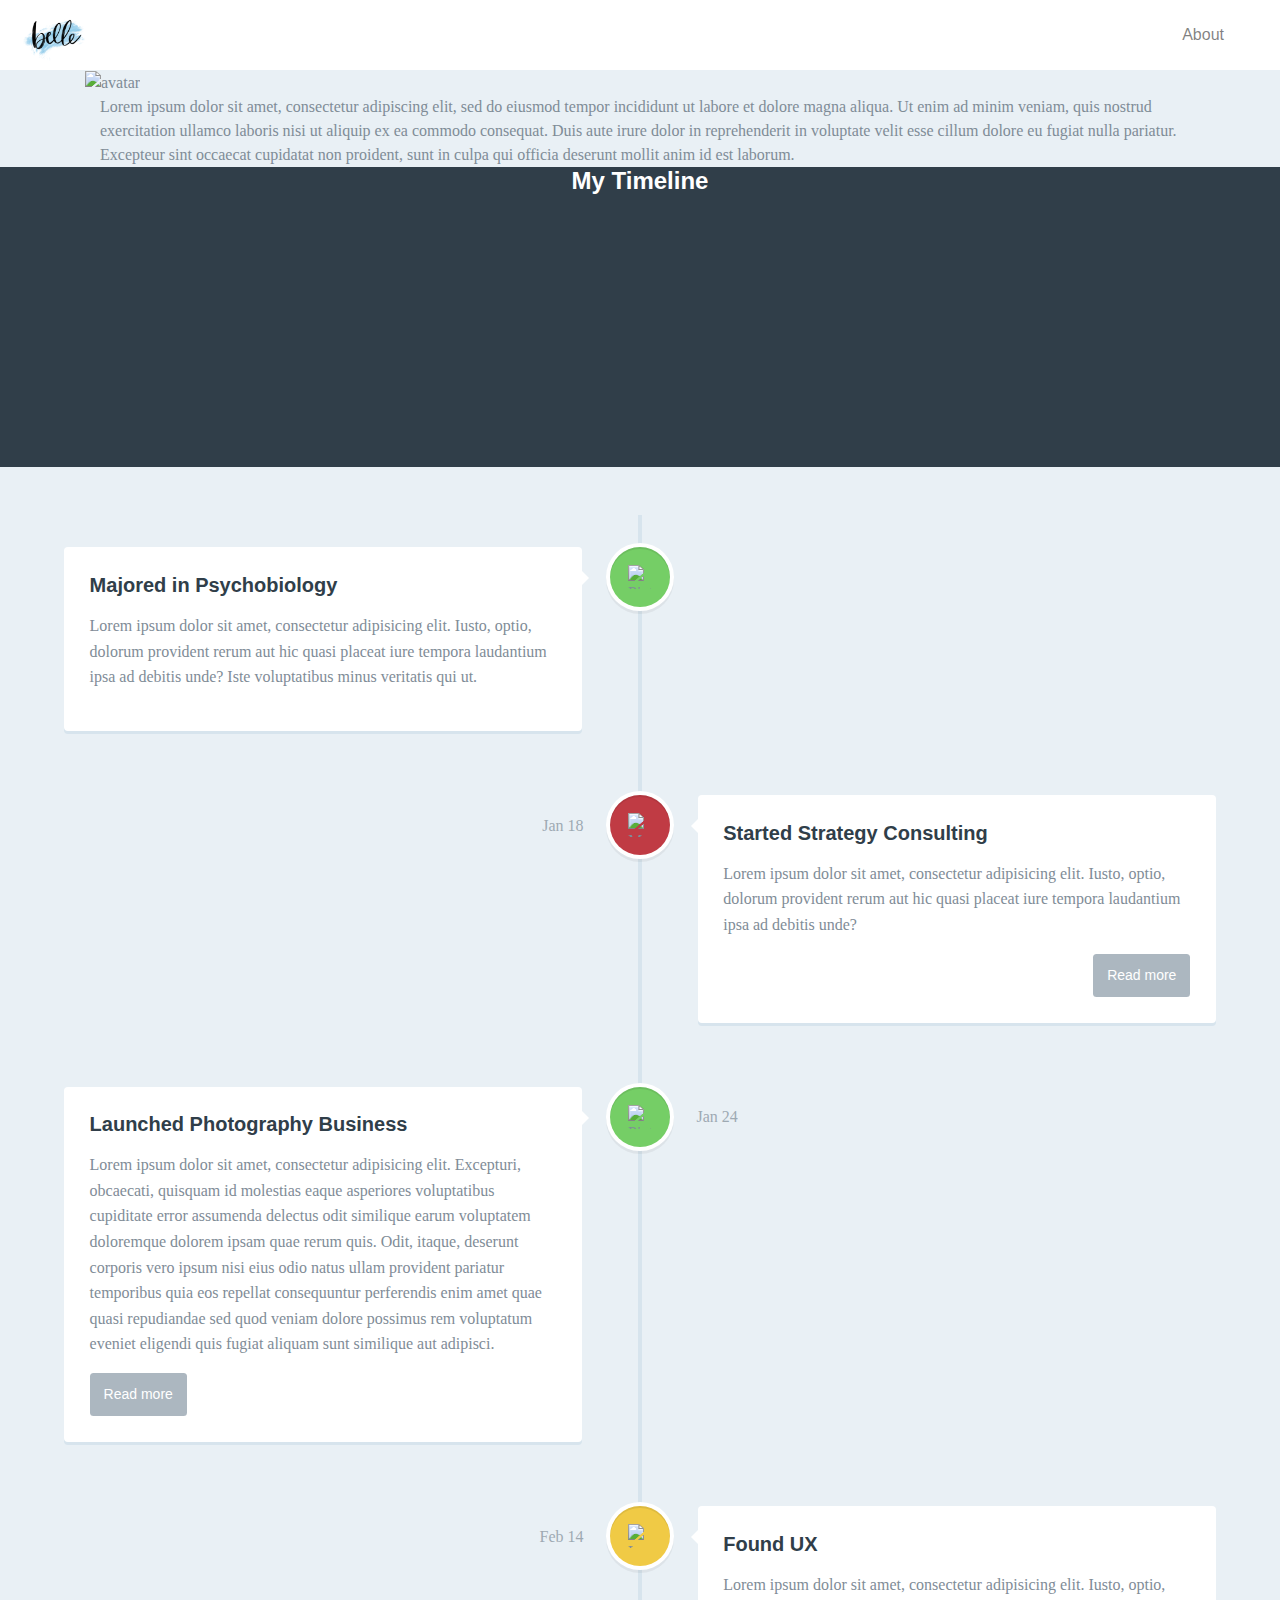
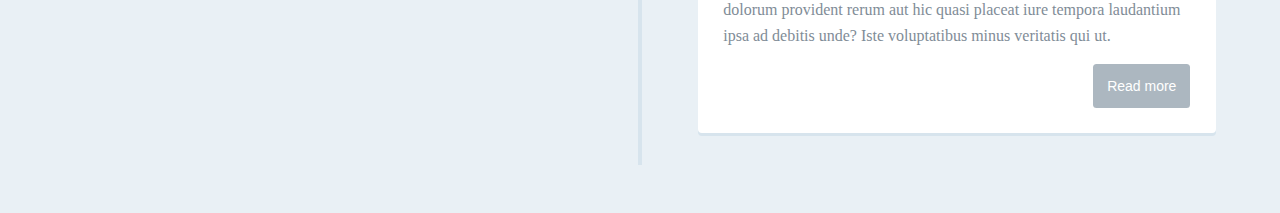
==== meetme.html @ bd465cb8 "adding all project pages" ====
<!doctype html>
<html lang="en">

<head>
  <title>About</title>
  <!-- Required meta tags -->
  <meta charset="utf-8">
  <meta name="viewport" content="width=device-width, initial-scale=1, shrink-to-fit=no">

  <!-- Bootstrap CSS -->
  <link rel="stylesheet" href="https://maxcdn.bootstrapcdn.com/bootstrap/4.0.0/css/bootstrap.min.css" integrity="sha384-Gn5384xqQ1aoWXA+058RXPxPg6fy4IWvTNh0E263XmFcJlSAwiGgFAW/dAiS6JXm"
    crossorigin="anonymous">
    <link rel ="stylesheet" href="style.css">
    <link rel ="stylesheet" href="meetmestyle.css">
    <link rel="stylesheet" href="https://use.fontawesome.com/releases/v5.4.1/css/all.css" integrity="sha384-5sAR7xN1Nv6T6+dT2mhtzEpVJvfS3NScPQTrOxhwjIuvcA67KV2R5Jz6kr4abQsz" crossorigin="anonymous">


</head>

<!--nav bar-->
<nav class="navbar navbar-expand-lg navbar-light" style="height:70px;">
        <a class="navbar-brand active" href="index.html"><img src="assets/Untitled_Artwork copy.png" style="width:75px; height: auto;"></a>
            <ul class="navbar-nav ml-auto">
                <li class="nav-item">
                  <a class="nav-link" href="meetme.html">About</a>
                </li>
            </ul>
            <span class="nav-item mt-3">
              <p>
              <a class="nav-link" id="contactbutton" data-toggle="collapse" href="#collapseExample" role="button" aria-expanded="false" aria-controls="collapseExample"><i class="far fa-envelope"></i></a>
            </p>
            </span>
    </nav>
    
    <div class="collapse" id="collapseExample">
        <div class="container" id="contactform">
            <div class="row">
                <div class="col-lg-6 mt-4">
                    <h4>SAY HI!</h4>
                    <p>Lorem ipsum dolor sit amet, consectetur adipiscing elit, sed do eiusmod tempor incididunt ut labore et dolore magna aliqua. Ut enim ad minim veniam, quis nostrud exercitation ullamco laboris nisi ut aliquip ex ea commodo consequat. Duis aute irure dolor in reprehenderit in voluptate velit esse cillum dolore eu fugiat nulla pariatur. Excepteur sint occaecat cupidatat non proident, sunt in culpa qui officia deserunt mollit anim id est laborum.</p>
                </div>
                <div class="col-lg-6">
                    <form >
                            <div class="form-group mt-4">
                                <h4>
                                    CONTACT FORM
                                </h4>
                            </div>
                            <div class="form-group">
                                <label for="firstName">First Name</label>
                                <input type="text" class="form-control" id="firstName" placeholder="first name">
                            </div>
                            <div class="form-group">
                                <label for="email">Email address</label>
                                <input type="email" class="form-control" id="email" placeholder="name@example.com">
                                </div>
                            <div class="form-group">
                                <label for="message">Message</label>
                                <textarea rows="4" class="form-control" id="message" placeholder="enter your message here"></textarea>
                            </div>
                            <div class="form-group">
                                <button id="sendEmail" type="button" class="btn btn-primary" data-target="#send" data-toggle="modal">Send Email</button>
                            </div>
                    </form> 
                </div> 
            </div>
        </div>
    </div>
    

<!-- main content-->


    <div class="container">
    <section>
        <img src="http://placehold.it/200x200" alt="avatar">
    </section>
    <div class="container" id="aboutme">
            Lorem ipsum dolor sit amet, consectetur adipiscing elit, sed do eiusmod tempor incididunt ut labore et dolore magna aliqua. Ut enim ad minim veniam, quis nostrud exercitation ullamco laboris nisi ut aliquip ex ea commodo consequat. Duis aute irure dolor in reprehenderit in voluptate velit esse cillum dolore eu fugiat nulla pariatur. Excepteur sint occaecat cupidatat non proident, sunt in culpa qui officia deserunt mollit anim id est laborum.
    </div>
    </div>

<!--timeline-->


<header>
    <h1>My Timeline</h1>
</header>

<section id="cd-timeline" class="cd-container">
    <div class="cd-timeline-block">
        <div class="cd-timeline-img cd-picture">
            <img src="https://s3-us-west-2.amazonaws.com/s.cdpn.io/148866/cd-icon-picture.svg" alt="Picture">
        </div> <!-- cd-timeline-img -->

        <div class="cd-timeline-content">
            <h2>Majored in Psychobiology</h2>
            <p>Lorem ipsum dolor sit amet, consectetur adipisicing elit. Iusto, optio, dolorum provident rerum aut hic quasi placeat iure tempora laudantium ipsa ad debitis unde? Iste voluptatibus minus veritatis qui ut.</p>
        </div> <!-- cd-timeline-content -->
    </div> <!-- cd-timeline-block -->

    <div class="cd-timeline-block">
        <div class="cd-timeline-img cd-movie">
            <img src="https://s3-us-west-2.amazonaws.com/s.cdpn.io/148866/cd-icon-movie.svg" alt="Movie">
        </div> <!-- cd-timeline-img -->

        <div class="cd-timeline-content">
            <h2>Started Strategy Consulting</h2>
            <p>Lorem ipsum dolor sit amet, consectetur adipisicing elit. Iusto, optio, dolorum provident rerum aut hic quasi placeat iure tempora laudantium ipsa ad debitis unde?</p>
            <a href="#0" class="cd-read-more">Read more</a>
            <span class="cd-date">Jan 18</span>
        </div> <!-- cd-timeline-content -->
    </div> <!-- cd-timeline-block -->

    <div class="cd-timeline-block">
        <div class="cd-timeline-img cd-picture">
            <img src="https://s3-us-west-2.amazonaws.com/s.cdpn.io/148866/cd-icon-picture.svg" alt="Picture">
        </div> <!-- cd-timeline-img -->

        <div class="cd-timeline-content">
            <h2>Launched Photography Business</h2>
            <p>Lorem ipsum dolor sit amet, consectetur adipisicing elit. Excepturi, obcaecati, quisquam id molestias eaque asperiores voluptatibus cupiditate error assumenda delectus odit similique earum voluptatem doloremque dolorem ipsam quae rerum quis. Odit, itaque, deserunt corporis vero ipsum nisi eius odio natus ullam provident pariatur temporibus quia eos repellat consequuntur perferendis enim amet quae quasi repudiandae sed quod veniam dolore possimus rem voluptatum eveniet eligendi quis fugiat aliquam sunt similique aut adipisci.</p>
            <a href="#0" class="cd-read-more">Read more</a>
            <span class="cd-date">Jan 24</span>
        </div> <!-- cd-timeline-content -->
    </div> <!-- cd-timeline-block -->

    <div class="cd-timeline-block">
        <div class="cd-timeline-img cd-location">
            <img src="https://s3-us-west-2.amazonaws.com/s.cdpn.io/148866/cd-icon-location.svg" alt="Location">
        </div> <!-- cd-timeline-img -->

        <div class="cd-timeline-content">
            <h2>Found UX</h2>
            <p>Lorem ipsum dolor sit amet, consectetur adipisicing elit. Iusto, optio, dolorum provident rerum aut hic quasi placeat iure tempora laudantium ipsa ad debitis unde? Iste voluptatibus minus veritatis qui ut.</p>
            <a href="#0" class="cd-read-more">Read more</a>
            <span class="cd-date">Feb 14</span>
        </div> <!-- cd-timeline-content -->
    </div> <!-- cd-timeline-block -->

    </div> <!-- cd-timeline-block -->
</section> <!-- cd-timeline -->

<!--footer-->
<footer class="footer mt-4 justify-content-center">
        <div class="container text-center">
          <span class="content">
              <a href="https://www.linkedin.com/in/bellechuang/" target="_blank"><i class="fab fa-linkedin fa-2x"></i></a>
      
          </span>
        </div>
      </footer>

  <!-- Modal-submit response-->
  <div class="modal fade" id="send" tabindex="-1" role="dialog" aria-labelledby="exampleModalLabel" aria-hidden="true">
        <div class="modal-dialog" role="document">
        <div class="modal-content">
            <div class="modal-header">
            <h5 class="modal-title">Thank you!</h5>
            <button type="button" class="close" data-dismiss="modal" aria-label="Close">
                <span aria-hidden="true">&times;</span>
            </button>
            </div>
            <div class="modal-body">
            </div>
            <div class="modal-footer">
            <button type="button" class="btn btn-secondary" data-dismiss="modal">Close</button>
            </div>
        </div>
        </div>
    </div>


<!--javascript-->
        <script src="https://code.jquery.com/jquery-3.3.1.slim.min.js" integrity="sha384-q8i/X+965DzO0rT7abK41JStQIAqVgRVzpbzo5smXKp4YfRvH+8abtTE1Pi6jizo" crossorigin="anonymous"></script>
        <script src="https://cdnjs.cloudflare.com/ajax/libs/popper.js/1.14.3/umd/popper.min.js" integrity="sha384-ZMP7rVo3mIykV+2+9J3UJ46jBk0WLaUAdn689aCwoqbBJiSnjAK/l8WvCWPIPm49" crossorigin="anonymous"></script>
        <script src="https://stackpath.bootstrapcdn.com/bootstrap/4.1.3/js/bootstrap.min.js" integrity="sha384-ChfqqxuZUCnJSK3+MXmPNIyE6ZbWh2IMqE241rYiqJxyMiZ6OW/JmZQ5stwEULTy" crossorigin="anonymous"></script> 
        <script src="code.js" type="text/javascript"></script>
</body>
</html>
---- style.css ----
:root {
    --main-bg-color: #17606E;
    --main-secondary-color:#FDD4C0; 
    --active-second-color:#FBB897;
}


body {
    font-family: roboto;
}

h1 {
    font-size: 60px;
}

h2 {
    font-size: 48px;
}

h3 {
    font-size: 36px;
}

h4 {
    font-size: 24px;
}

p {
    font-size: 18px;
}

i {
    font-size: 24px;
}

.navbar {
    background-color:#fff;
}


.btn-primary {
    background-color: var(--main-bg-color);
    border-color: var(--main-bg-color);
}

.btn-primary:hover {
    background-color: var(--main-secondary-color);
    border-color: var(--main-secondary-color);
    color: black;
}

.jumbotron {
    background-color:#fff;
    padding-top:100px;
}

.card {
    margin:10px;
}

.card:hover{
    transform: scale(1.05);
}



#contactform {
    background-color:#fff;
}

#contactbutton:hover {
    color: var(--main-secondary-color);
}

#designprocess {
    /* background-color:gray; */
}
---- meetmestyle.css ----
/* -------------------------------- 

Primary style

-------------------------------- */
html * {
    -webkit-font-smoothing: antialiased;
    -moz-osx-font-smoothing: grayscale;
  }
  
  *, *:after, *:before {
    -webkit-box-sizing: border-box;
    -moz-box-sizing: border-box;
    box-sizing: border-box;
  }
  
  body {
    font-size: 100%;
    font-family: "Droid Serif", serif;
    color: #7f8c97;
    background-color: #e9f0f5;
  }
  
  a {
    color: #acb7c0;
    text-decoration: none;
    font-family: "Open Sans", sans-serif;
  }
  
  img {
    max-width: 100%;
  }
  
  h1, h2 {
    font-family: "Open Sans", sans-serif;
    font-weight: bold;
  }
  
  /* -------------------------------- 
  
  Modules - reusable parts of our design
  
  -------------------------------- */
  .cd-container {
    /* this class is used to give a max-width to the element it is applied to, and center it horizontally when it reaches that max-width */
    width: 90%;
    max-width: 1170px;
    margin: 0 auto;
  }
  .cd-container::after {
    /* clearfix */
    content: '';
    display: table;
    clear: both;
  }
  
  /* -------------------------------- 
  
  Main components 
  
  -------------------------------- */
  header {
    height: 200px;
    line-height: 200px;
    text-align: center;
    background: #303e49;
  }
  header h1 {
    color: #ffffff;
    font-size: 18px;
    font-size: 1.125rem;
  }
  @media only screen and (min-width: 1170px) {
    header {
      height: 300px;
      line-height: 300px;
    }
    header h1 {
      font-size: 24px;
      font-size: 1.5rem;
    }
  }
  
  #cd-timeline {
    position: relative;
    padding: 2em 0;
    margin-top: 2em;
    margin-bottom: 2em;
  }
  #cd-timeline::before {
    /* this is the vertical line */
    content: '';
    position: absolute;
    top: 0;
    left: 18px;
    height: 100%;
    width: 4px;
    background: #d7e4ed;
  }
  @media only screen and (min-width: 1170px) {
    #cd-timeline {
      margin-top: 3em;
      margin-bottom: 3em;
    }
    #cd-timeline::before {
      left: 50%;
      margin-left: -2px;
    }
  }
  
  .cd-timeline-block {
    position: relative;
    margin: 2em 0;
  }
  .cd-timeline-block::after {
    clear: both;
    content: "";
    display: table;
  }
  .cd-timeline-block:first-child {
    margin-top: 0;
  }
  .cd-timeline-block:last-child {
    margin-bottom: 0;
  }
  @media only screen and (min-width: 1170px) {
    .cd-timeline-block {
      margin: 4em 0;
    }
    .cd-timeline-block:first-child {
      margin-top: 0;
    }
    .cd-timeline-block:last-child {
      margin-bottom: 0;
    }
  }
  
  .cd-timeline-img {
    position: absolute;
    top: 0;
    left: 0;
    width: 40px;
    height: 40px;
    border-radius: 50%;
    box-shadow: 0 0 0 4px #ffffff, inset 0 2px 0 rgba(0, 0, 0, 0.08), 0 3px 0 4px rgba(0, 0, 0, 0.05);
  }
  .cd-timeline-img img {
    display: block;
    width: 24px;
    height: 24px;
    position: relative;
    left: 50%;
    top: 50%;
    margin-left: -12px;
    margin-top: -12px;
  }
  .cd-timeline-img.cd-picture {
    background: #75ce66;
  }
  .cd-timeline-img.cd-movie {
    background: #c03b44;
  }
  .cd-timeline-img.cd-location {
    background: #f0ca45;
  }
  @media only screen and (min-width: 1170px) {
    .cd-timeline-img {
      width: 60px;
      height: 60px;
      left: 50%;
      margin-left: -30px;
      /* Force Hardware Acceleration in WebKit */
      -webkit-transform: translateZ(0);
      -webkit-backface-visibility: hidden;
    }
    .cssanimations .cd-timeline-img.is-hidden {
      visibility: hidden;
    }
    .cssanimations .cd-timeline-img.bounce-in {
      visibility: visible;
      -webkit-animation: cd-bounce-1 0.6s;
      -moz-animation: cd-bounce-1 0.6s;
      animation: cd-bounce-1 0.6s;
    }
  }
  
  @-webkit-keyframes cd-bounce-1 {
    0% {
      opacity: 0;
      -webkit-transform: scale(0.5);
    }
    60% {
      opacity: 1;
      -webkit-transform: scale(1.2);
    }
    100% {
      -webkit-transform: scale(1);
    }
  }
  @-moz-keyframes cd-bounce-1 {
    0% {
      opacity: 0;
      -moz-transform: scale(0.5);
    }
    60% {
      opacity: 1;
      -moz-transform: scale(1.2);
    }
    100% {
      -moz-transform: scale(1);
    }
  }
  @keyframes cd-bounce-1 {
    0% {
      opacity: 0;
      -webkit-transform: scale(0.5);
      -moz-transform: scale(0.5);
      -ms-transform: scale(0.5);
      -o-transform: scale(0.5);
      transform: scale(0.5);
    }
    60% {
      opacity: 1;
      -webkit-transform: scale(1.2);
      -moz-transform: scale(1.2);
      -ms-transform: scale(1.2);
      -o-transform: scale(1.2);
      transform: scale(1.2);
    }
    100% {
      -webkit-transform: scale(1);
      -moz-transform: scale(1);
      -ms-transform: scale(1);
      -o-transform: scale(1);
      transform: scale(1);
    }
  }
  .cd-timeline-content {
    position: relative;
    margin-left: 60px;
    background: #ffffff;
    border-radius: 0.25em;
    padding: 1em;
    box-shadow: 0 3px 0 #d7e4ed;
  }
  .cd-timeline-content::after {
    clear: both;
    content: "";
    display: table;
  }
  .cd-timeline-content h2 {
    color: #303e49;
  }
  .cd-timeline-content p, .cd-timeline-content .cd-read-more, .cd-timeline-content .cd-date {
    font-size: 13px;
    font-size: 0.8125rem;
  }
  .cd-timeline-content .cd-read-more, .cd-timeline-content .cd-date {
    display: inline-block;
  }
  .cd-timeline-content p {
    margin: 1em 0;
    line-height: 1.6;
  }
  .cd-timeline-content .cd-read-more {
    float: right;
    padding: .8em 1em;
    background: #acb7c0;
    color: #ffffff;
    border-radius: 0.25em;
  }
  .no-touch .cd-timeline-content .cd-read-more:hover {
    background-color: #bac4cb;
  }
  .cd-timeline-content .cd-date {
    float: left;
    padding: .8em 0;
    opacity: .7;
  }
  .cd-timeline-content::before {
    content: '';
    position: absolute;
    top: 16px;
    right: 100%;
    height: 0;
    width: 0;
    border: 7px solid transparent;
    border-right: 7px solid #ffffff;
  }
  @media only screen and (min-width: 768px) {
    .cd-timeline-content h2 {
      font-size: 20px;
      font-size: 1.25rem;
    }
    .cd-timeline-content p {
      font-size: 16px;
      font-size: 1rem;
    }
    .cd-timeline-content .cd-read-more, .cd-timeline-content .cd-date {
      font-size: 14px;
      font-size: 0.875rem;
    }
  }
  @media only screen and (min-width: 1170px) {
    .cd-timeline-content {
      margin-left: 0;
      padding: 1.6em;
      width: 45%;
    }
    .cd-timeline-content::before {
      top: 24px;
      left: 100%;
      border-color: transparent;
      border-left-color: #ffffff;
    }
    .cd-timeline-content .cd-read-more {
      float: left;
    }
    .cd-timeline-content .cd-date {
      position: absolute;
      width: 100%;
      left: 122%;
      top: 6px;
      font-size: 16px;
      font-size: 1rem;
    }
    .cd-timeline-block:nth-child(even) .cd-timeline-content {
      float: right;
    }
    .cd-timeline-block:nth-child(even) .cd-timeline-content::before {
      top: 24px;
      left: auto;
      right: 100%;
      border-color: transparent;
      border-right-color: #ffffff;
    }
    .cd-timeline-block:nth-child(even) .cd-timeline-content .cd-read-more {
      float: right;
    }
    .cd-timeline-block:nth-child(even) .cd-timeline-content .cd-date {
      left: auto;
      right: 122%;
      text-align: right;
    }
    .cssanimations .cd-timeline-content.is-hidden {
      visibility: hidden;
    }
    .cssanimations .cd-timeline-content.bounce-in {
      visibility: visible;
      -webkit-animation: cd-bounce-2 0.6s;
      -moz-animation: cd-bounce-2 0.6s;
      animation: cd-bounce-2 0.6s;
    }
  }
  
  @media only screen and (min-width: 1170px) {
    /* inverse bounce effect on even content blocks */
    .cssanimations .cd-timeline-block:nth-child(even) .cd-timeline-content.bounce-in {
      -webkit-animation: cd-bounce-2-inverse 0.6s;
      -moz-animation: cd-bounce-2-inverse 0.6s;
      animation: cd-bounce-2-inverse 0.6s;
    }
  }
  @-webkit-keyframes cd-bounce-2 {
    0% {
      opacity: 0;
      -webkit-transform: translateX(-100px);
    }
    60% {
      opacity: 1;
      -webkit-transform: translateX(20px);
    }
    100% {
      -webkit-transform: translateX(0);
    }
  }
  @-moz-keyframes cd-bounce-2 {
    0% {
      opacity: 0;
      -moz-transform: translateX(-100px);
    }
    60% {
      opacity: 1;
      -moz-transform: translateX(20px);
    }
    100% {
      -moz-transform: translateX(0);
    }
  }
  @keyframes cd-bounce-2 {
    0% {
      opacity: 0;
      -webkit-transform: translateX(-100px);
      -moz-transform: translateX(-100px);
      -ms-transform: translateX(-100px);
      -o-transform: translateX(-100px);
      transform: translateX(-100px);
    }
    60% {
      opacity: 1;
      -webkit-transform: translateX(20px);
      -moz-transform: translateX(20px);
      -ms-transform: translateX(20px);
      -o-transform: translateX(20px);
      transform: translateX(20px);
    }
    100% {
      -webkit-transform: translateX(0);
      -moz-transform: translateX(0);
      -ms-transform: translateX(0);
      -o-transform: translateX(0);
      transform: translateX(0);
    }
  }
  @-webkit-keyframes cd-bounce-2-inverse {
    0% {
      opacity: 0;
      -webkit-transform: translateX(100px);
    }
    60% {
      opacity: 1;
      -webkit-transform: translateX(-20px);
    }
    100% {
      -webkit-transform: translateX(0);
    }
  }
  @-moz-keyframes cd-bounce-2-inverse {
    0% {
      opacity: 0;
      -moz-transform: translateX(100px);
    }
    60% {
      opacity: 1;
      -moz-transform: translateX(-20px);
    }
    100% {
      -moz-transform: translateX(0);
    }
  }
  @keyframes cd-bounce-2-inverse {
    0% {
      opacity: 0;
      -webkit-transform: translateX(100px);
      -moz-transform: translateX(100px);
      -ms-transform: translateX(100px);
      -o-transform: translateX(100px);
      transform: translateX(100px);
    }
    60% {
      opacity: 1;
      -webkit-transform: translateX(-20px);
      -moz-transform: translateX(-20px);
      -ms-transform: translateX(-20px);
      -o-transform: translateX(-20px);
      transform: translateX(-20px);
    }
    100% {
      -webkit-transform: translateX(0);
      -moz-transform: translateX(0);
      -ms-transform: translateX(0);
      -o-transform: translateX(0);
      transform: translateX(0);
    }
  }
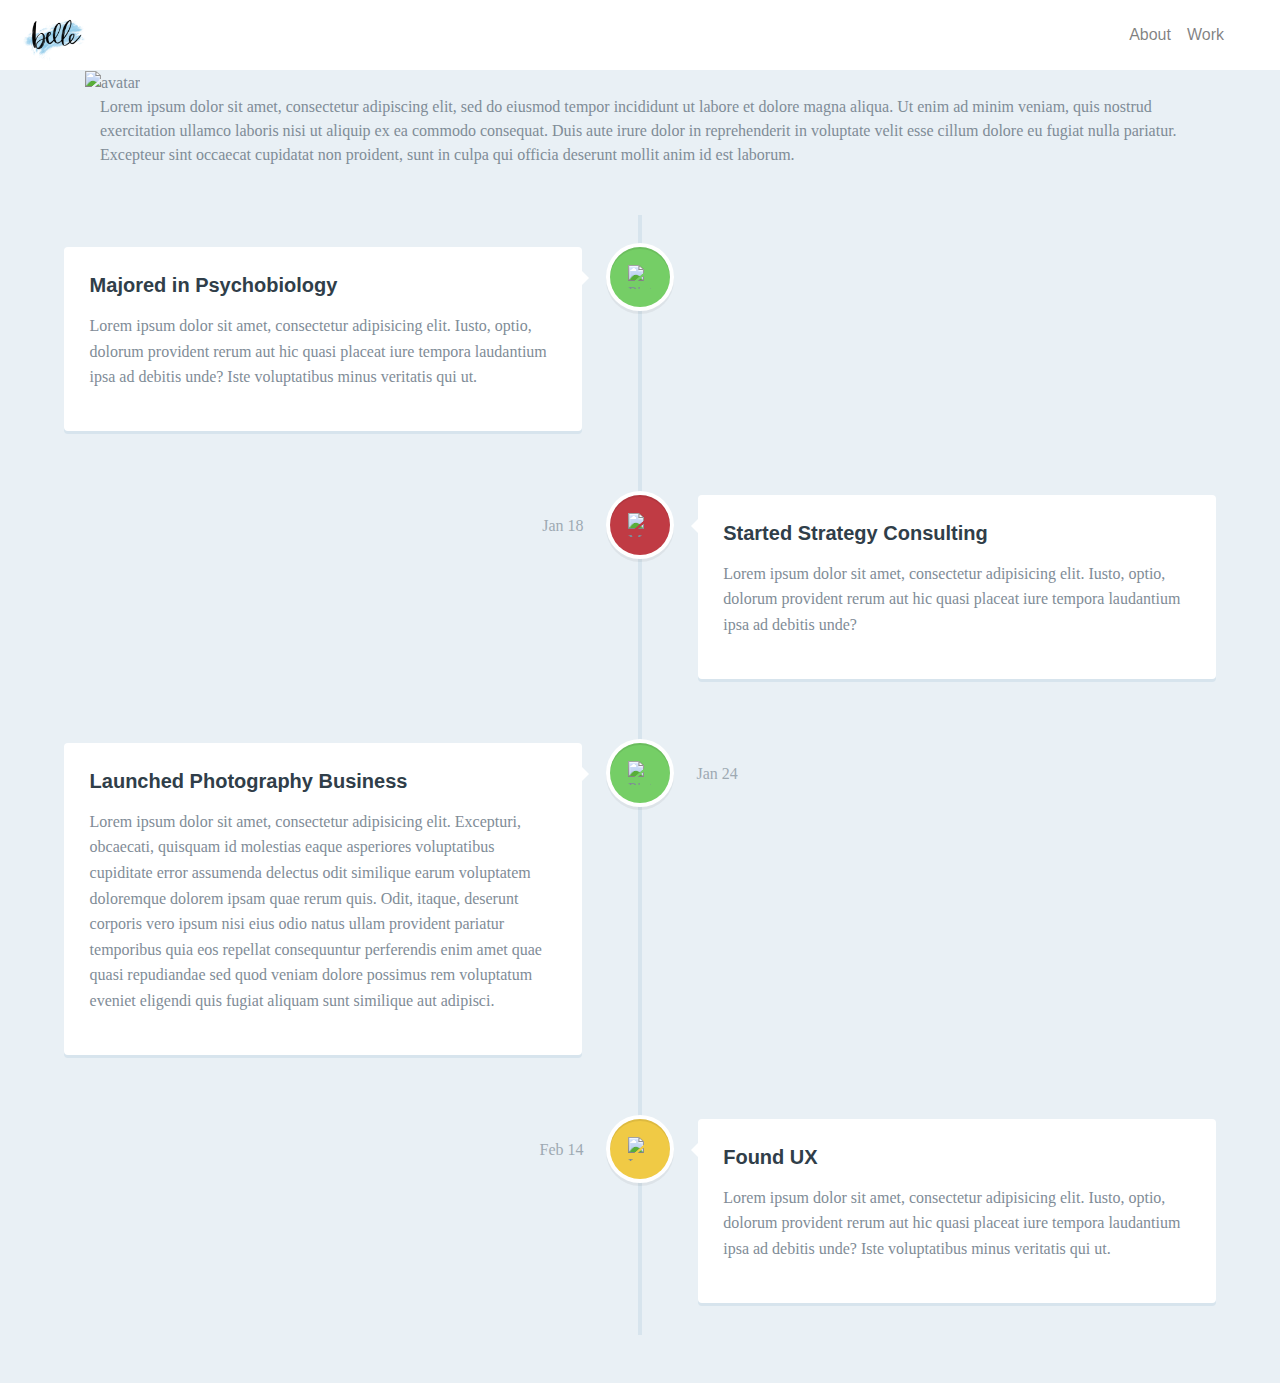
==== commit 9e70a3b4: "updating current project pages" ====
--- a/meetme.html
+++ b/meetme.html
@@ -13,6 +13,7 @@
     <link rel ="stylesheet" href="style.css">
     <link rel ="stylesheet" href="meetmestyle.css">
     <link rel="stylesheet" href="https://use.fontawesome.com/releases/v5.4.1/css/all.css" integrity="sha384-5sAR7xN1Nv6T6+dT2mhtzEpVJvfS3NScPQTrOxhwjIuvcA67KV2R5Jz6kr4abQsz" crossorigin="anonymous">
+    <link href="https://unpkg.com/aos@2.3.1/dist/aos.css" rel="stylesheet">
 
 
 </head>
@@ -24,10 +25,13 @@
                 <li class="nav-item">
                   <a class="nav-link" href="meetme.html">About</a>
                 </li>
+                <li class="nav-item">
+                        <a class="nav-link" href="index.html#work">Work</a>
+                      </li>
             </ul>
             <span class="nav-item mt-3">
               <p>
-              <a class="nav-link" id="contactbutton" data-toggle="collapse" href="#collapseExample" role="button" aria-expanded="false" aria-controls="collapseExample"><i class="far fa-envelope"></i></a>
+              <a class="nav-link" id="contactbutton" data-toggle="collapse" href="#collapseExample" role="button" aria-expanded="false" aria-controls="collapseExample"><i class="far fa-envelope fa-1.5x"></i></a>
             </p>
             </span>
     </nav>
@@ -83,10 +87,6 @@
 <!--timeline-->
 
 
-<header>
-    <h1>My Timeline</h1>
-</header>
-
 <section id="cd-timeline" class="cd-container">
     <div class="cd-timeline-block">
         <div class="cd-timeline-img cd-picture">
@@ -107,7 +107,6 @@
         <div class="cd-timeline-content">
             <h2>Started Strategy Consulting</h2>
             <p>Lorem ipsum dolor sit amet, consectetur adipisicing elit. Iusto, optio, dolorum provident rerum aut hic quasi placeat iure tempora laudantium ipsa ad debitis unde?</p>
-            <a href="#0" class="cd-read-more">Read more</a>
             <span class="cd-date">Jan 18</span>
         </div> <!-- cd-timeline-content -->
     </div> <!-- cd-timeline-block -->
@@ -120,7 +119,6 @@
         <div class="cd-timeline-content">
             <h2>Launched Photography Business</h2>
             <p>Lorem ipsum dolor sit amet, consectetur adipisicing elit. Excepturi, obcaecati, quisquam id molestias eaque asperiores voluptatibus cupiditate error assumenda delectus odit similique earum voluptatem doloremque dolorem ipsam quae rerum quis. Odit, itaque, deserunt corporis vero ipsum nisi eius odio natus ullam provident pariatur temporibus quia eos repellat consequuntur perferendis enim amet quae quasi repudiandae sed quod veniam dolore possimus rem voluptatum eveniet eligendi quis fugiat aliquam sunt similique aut adipisci.</p>
-            <a href="#0" class="cd-read-more">Read more</a>
             <span class="cd-date">Jan 24</span>
         </div> <!-- cd-timeline-content -->
     </div> <!-- cd-timeline-block -->
@@ -133,7 +131,6 @@
         <div class="cd-timeline-content">
             <h2>Found UX</h2>
             <p>Lorem ipsum dolor sit amet, consectetur adipisicing elit. Iusto, optio, dolorum provident rerum aut hic quasi placeat iure tempora laudantium ipsa ad debitis unde? Iste voluptatibus minus veritatis qui ut.</p>
-            <a href="#0" class="cd-read-more">Read more</a>
             <span class="cd-date">Feb 14</span>
         </div> <!-- cd-timeline-content -->
     </div> <!-- cd-timeline-block -->
@@ -176,5 +173,9 @@
         <script src="https://cdnjs.cloudflare.com/ajax/libs/popper.js/1.14.3/umd/popper.min.js" integrity="sha384-ZMP7rVo3mIykV+2+9J3UJ46jBk0WLaUAdn689aCwoqbBJiSnjAK/l8WvCWPIPm49" crossorigin="anonymous"></script>
         <script src="https://stackpath.bootstrapcdn.com/bootstrap/4.1.3/js/bootstrap.min.js" integrity="sha384-ChfqqxuZUCnJSK3+MXmPNIyE6ZbWh2IMqE241rYiqJxyMiZ6OW/JmZQ5stwEULTy" crossorigin="anonymous"></script> 
         <script src="code.js" type="text/javascript"></script>
+        <script src="https://unpkg.com/aos@next/dist/aos.js"></script>
+        <script>
+            AOS.init();
+        </script>
 </body>
 </html>--- a/style.css
+++ b/style.css
@@ -19,6 +19,7 @@
 
 h3 {
     font-size: 36px;
+    color:#726C6C;
 }
 
 h4 {
@@ -75,3 +76,11 @@
 #designprocess {
     /* background-color:gray; */
 }
+
+.header-projwork {
+    padding-bottom: 50px;
+}
+
+.project-text {
+    margin: auto;
+}--- a/meetmestyle.css
+++ b/meetmestyle.css
@@ -15,8 +15,6 @@
   }
   
   body {
-    font-size: 100%;
-    font-family: "Droid Serif", serif;
     color: #7f8c97;
     background-color: #e9f0f5;
   }
